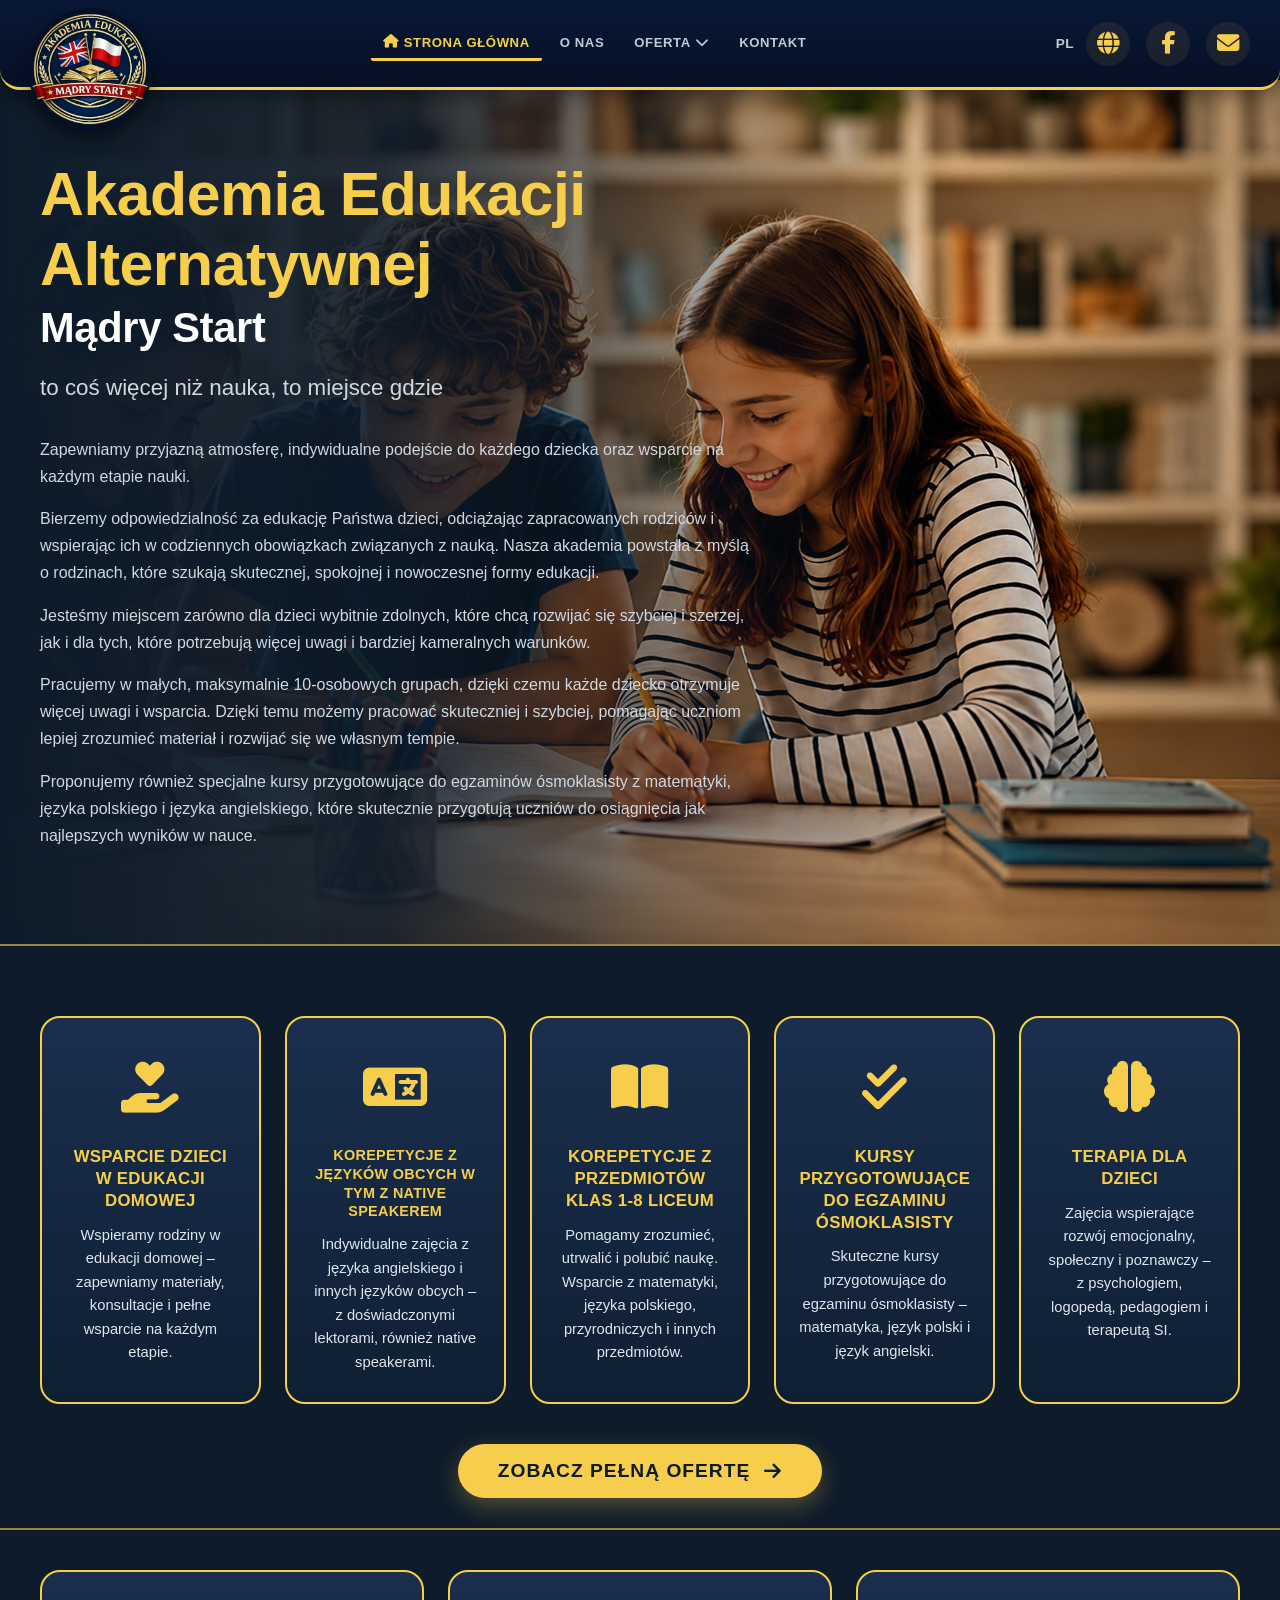
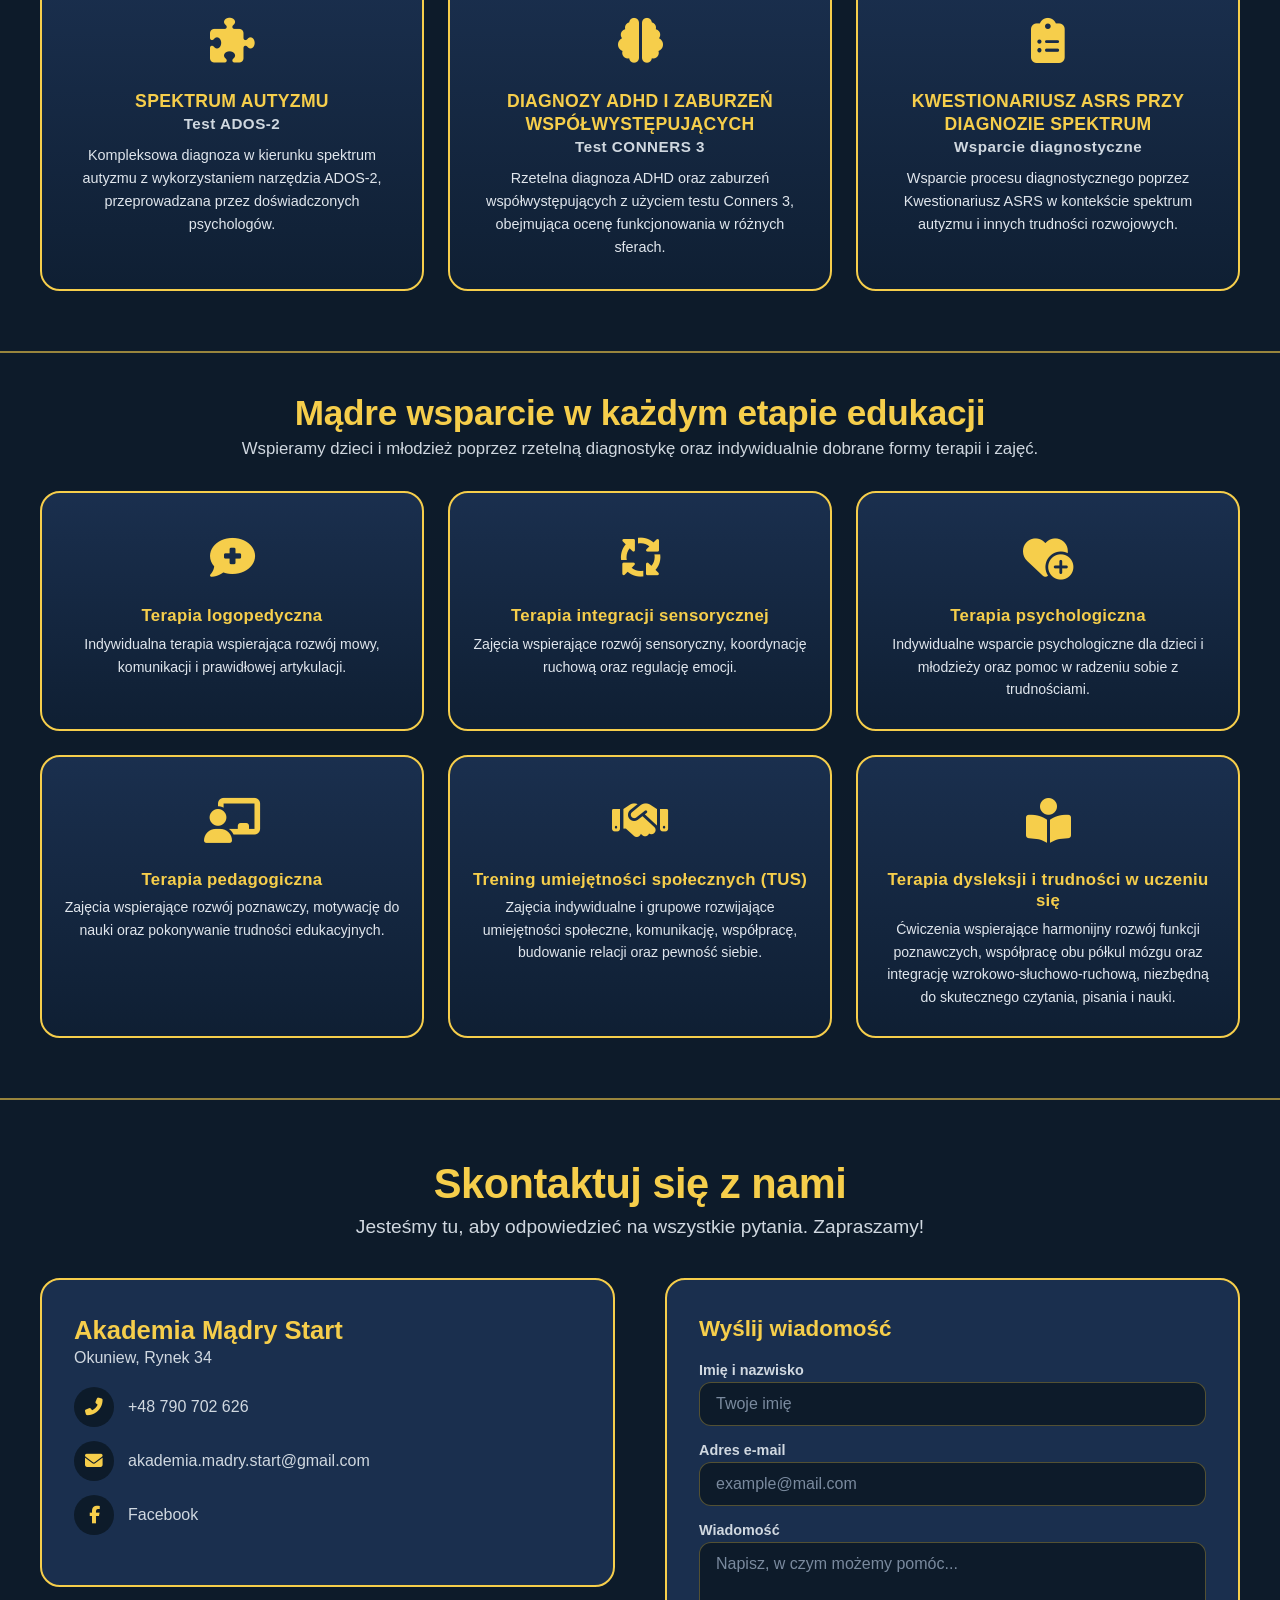
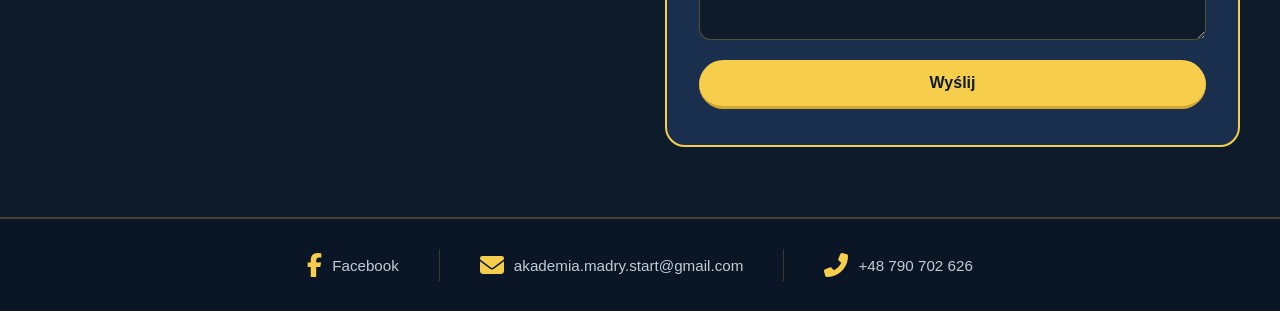
==== index.html @ 858eeef1 "Add files via upload" ====
<!DOCTYPE html>
<html lang="pl">
<head>
    <meta charset="UTF-8" />
    <meta name="viewport" content="width=device-width, initial-scale=1.0" />
    <title>Akademia Edukacji Alternatywnej</title>
    <link rel="stylesheet" href="https://cdnjs.cloudflare.com/ajax/libs/font-awesome/6.4.0/css/all.min.css" />
    <link rel="stylesheet" href="assets/css/style.css" />
</head>
<body>
    <nav class="navbar" id="mainNav">
        <div class="logo">
            <img class="logo-img" src="assets/images/icons/icon.png" alt="Logo Akademia" />
        </div>
        <ul class="navbar-center">
            <li class="nav-item active" data-target="home">
                <a href="index.html#home"><i class="fas fa-house"></i> <span data-translate="nav_home">STRONA GŁÓWNA</span></a>
            </li>
            <li class="nav-item" data-target="about">
                <a href="#about"><span data-translate="nav_about">O NAS</span></a>
            </li>
            <li class="nav-item has-dropdown" data-target="offer">
                <span class="dropdown-toggle"><span data-translate="nav_offer">OFERTA</span> <i class="fas fa-chevron-down"></i></span>
                <ul class="dropdown-menu">
                    <li><a href="oferty.html#abonament"><i class="fas fa-flag"></i> <span data-translate="offer_angielski">Język angielski</span></a></li>
                    <li><a href="oferty.html#abonament"><i class="fas fa-flag"></i> <span data-translate="offer_francuski">Język francuski</span></a></li>
                    <li><a href="oferty.html#abonament"><i class="fas fa-paint-brush"></i> <span data-translate="offer_malarskie">Zajęcia malarskie</span></a></li>
                    <li><a href="oferty.html#abonament"><i class="fas fa-robot"></i> <span data-translate="offer_robotyka">Robotyka</span></a></li>
                    <li><a href="oferty.html#abonament"><i class="fas fa-puzzle-piece"></i> <span data-translate="offer_sensoplastyka">Sensoplastyka</span></a></li>
                    <li><a href="oferty.html#abonament"><i class="fas fa-calculator"></i> <span data-translate="offer_matematyka">Matematyka od kuchni</span></a></li>
                    <li><a href="oferty.html#abonament"><i class="fas fa-book"></i> <span data-translate="offer_lekturownik">Lekturownik</span></a></li>
                    <li><a href="oferty.html#abonament"><i class="fas fa-tasks"></i> <span data-translate="offer_przedmiotowe">Zajęcia przedmiotowe</span></a></li>
                    <li><a href="oferty.html#dodatkowe"><i class="fas fa-ellipsis-h"></i> <span data-translate="offer_inne">Inne</span></a></li>
                </ul>
            </li>
            <li class="nav-item" data-target="contact">
                <a href="#contactSection"><span data-translate="nav_contact">KONTAKT</span></a>
            </li>
        </ul>
        <div class="navbar-right">
            <div class="lang-wrapper">
                <span class="lang-current-label" id="langCurrentLabel">PL</span>
                <div class="social-icon lang-toggle-btn" id="langToggle">
                    <i class="fas fa-globe"></i>
                </div>
                <ul class="lang-dropdown" id="langDropdown">
                    <li class="active-lang" data-lang="pl">Polski</li>
                    <li data-lang="en">English</li>
                </ul>
            </div>
            <a href="https://www.facebook.com/people/Akademia-Edukacji-Alternatywnej-M%C4%85dry-Start/61589577715556/" class="social-icon" aria-label="Facebook" target="_blank"><i class="fab fa-facebook-f"></i></a>
            <a href="mailto:akademia.madry.start@gmail.com" class="social-icon" aria-label="Email"><i class="fas fa-envelope"></i></a>
        </div>
    </nav>

    <section class="hero" id="home">
        <div class="hero-bg"></div>
        <div class="hero-content fade-in">
            <h1 class="hero-title">
                <span class="gold" data-translate="hero_title1">Akademia Edukacji</span><br />
                <span class="gold" data-translate="hero_title2">Alternatywnej</span>
            </h1>
            <h2 class="hero-sub white" data-translate="hero_sub">Mądry Start</h2>
            <p class="hero-desc" data-translate="hero_desc">
                to coś więcej niż nauka, to miejsce gdzie
                <span class="gold" data-translate="hero_highlight">dzieci</span> zyskują wiarę w siebie i swoje możliwości
            </p>
            <div class="hero-full-text">
                <p data-translate="about_short">
                    Zapewniamy przyjazną atmosferę, indywidualne podejście do każdego dziecka oraz wsparcie na każdym etapie nauki.<br>
                    <span class="highlight" data-translate="about_orzeczenie">(W tym dla dzieci z orzeczeniem – zajęcia z psychologiem, logopedą, SI, pedagogiem specjalnym)</span>
                </p>
                <p data-translate="about_p1">Bierzemy odpowiedzialność za edukację Państwa dzieci, odciążając zapracowanych rodziców i wspierając ich w codziennych obowiązkach związanych z nauką. Nasza akademia powstała z myślą o rodzinach, które szukają skutecznej, spokojnej i nowoczesnej formy edukacji.</p>
                <p data-translate="about_p2">Jesteśmy miejscem zarówno dla dzieci wybitnie zdolnych, które chcą rozwijać się szybciej i szerzej, jak i dla tych, które potrzebują więcej uwagi i bardziej kameralnych warunków.</p>
                <p data-translate="about_p3">Pracujemy w małych, maksymalnie 10-osobowych grupach, dzięki czemu każde dziecko otrzymuje więcej uwagi i wsparcia. Dzięki temu możemy pracować skuteczniej i szybciej, pomagając uczniom lepiej zrozumieć materiał i rozwijać się we własnym tempie.</p>
                <p data-translate="about_p4">Proponujemy również specjalne kursy przygotowujące do egzaminów ósmoklasisty z matematyki, języka polskiego i języka angielskiego, które skutecznie przygotują uczniów do osiągnięcia jak najlepszych wyników w nauce.</p>
            </div>
        </div>
    </section>

    <hr class="gold-hr" />

    <section class="boxes-section fade-in-up" id="about">
        <div class="boxes-grid">
            <div class="box-item">
                <div class="box-icon"><i class="fas fa-hand-holding-heart"></i></div>
                <h3 class="box-title" data-translate="box1_title">WSPARCIE DZIECI W EDUKACJI DOMOWEJ</h3>
                <p class="box-text" data-translate="box1_text">Wspieramy rodziny w edukacji domowej – zapewniamy materiały, konsultacje i pełne wsparcie na każdym etapie.</p>
            </div>
            <div class="box-item">
                <div class="box-icon"><i class="fas fa-language"></i></div>
                <h3 class="box-title smaller" data-translate="box2_title">KOREPETYCJE Z JĘZYKÓW OBCYCH W TYM Z NATIVE SPEAKEREM</h3>
                <p class="box-text" data-translate="box2_text">Indywidualne zajęcia z języka angielskiego i innych języków obcych – z doświadczonymi lektorami, również native speakerami.</p>
            </div>
            <div class="box-item">
                <div class="box-icon"><i class="fas fa-book-open"></i></div>
                <h3 class="box-title" data-translate="box3_title">KOREPETYCJE Z PRZEDMIOTÓW KLAS 1-8 LICEUM</h3>
                <p class="box-text" data-translate="box3_text">Pomagamy zrozumieć, utrwalić i polubić naukę. Wsparcie z matematyki, języka polskiego, przyrodniczych i innych przedmiotów.</p>
            </div>
            <div class="box-item">
                <div class="box-icon"><i class="fas fa-check-double"></i></div>
                <h3 class="box-title" data-translate="box4_title">KURSY PRZYGOTOWUJĄCE DO EGZAMINU ÓSMOKLASISTY</h3>
                <p class="box-text" data-translate="box4_text">Skuteczne kursy przygotowujące do egzaminu ósmoklasisty – matematyka, język polski i język angielski.</p>
            </div>
            <div class="box-item">
                <div class="box-icon"><i class="fas fa-brain"></i></div>
                <h3 class="box-title" data-translate="box5_title">TERAPIA DLA DZIECI</h3>
                <p class="box-text" data-translate="box5_text">Zajęcia wspierające rozwój emocjonalny, społeczny i poznawczy – z psychologiem, logopedą, pedagogiem i terapeutą SI.</p>
            </div>
        </div>
        <div style="text-align: center; margin-top: 40px;">
            <a href="oferty.html" class="btn-offer-cta">
                <span data-translate="see_full_offer">Zobacz pełną ofertę</span> <i class="fas fa-arrow-right"></i>
            </a>
        </div>
    </section>

    <hr class="gold-hr" />

    <section class="diagnostic-section fade-in-up">
        <div class="diagnostic-grid">
            <div class="diagnostic-item">
                <div class="diagnostic-icon"><i class="fas fa-puzzle-piece"></i></div>
                <h3 class="diagnostic-title" data-translate="diag1_title">Spektrum Autyzmu</h3>
                <p class="diagnostic-sub" data-translate="diag1_sub">Test ADOS-2</p>
                <p class="diagnostic-text" data-translate="diag1_text">Kompleksowa diagnoza w kierunku spektrum autyzmu z wykorzystaniem narzędzia ADOS‑2, przeprowadzana przez doświadczonych psychologów.</p>
            </div>
            <div class="diagnostic-item">
                <div class="diagnostic-icon"><i class="fas fa-brain"></i></div>
                <h3 class="diagnostic-title" data-translate="diag2_title">Diagnozy ADHD i Zaburzeń Współwystępujących</h3>
                <p class="diagnostic-sub" data-translate="diag2_sub">Test CONNERS 3</p>
                <p class="diagnostic-text" data-translate="diag2_text">Rzetelna diagnoza ADHD oraz zaburzeń współwystępujących z użyciem testu Conners 3, obejmująca ocenę funkcjonowania w różnych sferach.</p>
            </div>
            <div class="diagnostic-item">
                <div class="diagnostic-icon"><i class="fas fa-clipboard-list"></i></div>
                <h3 class="diagnostic-title" data-translate="diag3_title">Kwestionariusz ASRS Przy Diagnozie Spektrum</h3>
                <p class="diagnostic-sub" data-translate="diag3_sub">Wsparcie diagnostyczne</p>
                <p class="diagnostic-text" data-translate="diag3_text">Wsparcie procesu diagnostycznego poprzez Kwestionariusz ASRS w kontekście spektrum autyzmu i innych trudności rozwojowych.</p>
            </div>
        </div>
    </section>

    <hr class="gold-hr" />

    <section class="therapy-section fade-in-up" style="padding: 40px 40px 60px; background: #0d1b2a;">
        <div style="max-width: 1440px; margin: 0 auto;">
            <h2 style="color: #f6ce4b; font-size: 2.2rem; text-align: center; margin-bottom: 6px; letter-spacing: -0.3px;" data-translate="therapy_title">Mądre wsparcie w każdym etapie edukacji</h2>
            <p style="text-align: center; color: #d0d8e0; font-size: 1.05rem; margin-bottom: 32px;" data-translate="therapy_sub">Wspieramy dzieci i młodzież poprzez rzetelną diagnostykę oraz indywidualnie dobrane formy terapii i zajęć.</p>
            <div class="therapy-grid">
                <div class="therapy-item">
                    <div class="therapy-icon"><i class="fas fa-comment-medical"></i></div>
                    <h3 class="therapy-title" data-translate="therapy_logopedia">Terapia logopedyczna</h3>
                    <p class="therapy-text" data-translate="therapy_logopedia_text">Indywidualna terapia wspierająca rozwój mowy, komunikacji i prawidłowej artykulacji.</p>
                </div>
                <div class="therapy-item">
                    <div class="therapy-icon"><i class="fas fa-arrows-spin"></i></div>
                    <h3 class="therapy-title" data-translate="therapy_si">Terapia integracji sensorycznej</h3>
                    <p class="therapy-text" data-translate="therapy_si_text">Zajęcia wspierające rozwój sensoryczny, koordynację ruchową oraz regulację emocji.</p>
                </div>
                <div class="therapy-item">
                    <div class="therapy-icon"><i class="fas fa-heart-circle-plus"></i></div>
                    <h3 class="therapy-title" data-translate="therapy_psychologiczna">Terapia psychologiczna</h3>
                    <p class="therapy-text" data-translate="therapy_psychologiczna_text">Indywidualne wsparcie psychologiczne dla dzieci i młodzieży oraz pomoc w radzeniu sobie z trudnościami.</p>
                </div>
                <div class="therapy-item">
                    <div class="therapy-icon"><i class="fas fa-chalkboard-user"></i></div>
                    <h3 class="therapy-title" data-translate="therapy_pedagogiczna">Terapia pedagogiczna</h3>
                    <p class="therapy-text" data-translate="therapy_pedagogiczna_text">Zajęcia wspierające rozwój poznawczy, motywację do nauki oraz pokonywanie trudności edukacyjnych.</p>
                </div>
                <div class="therapy-item">
                    <div class="therapy-icon"><i class="fas fa-handshake"></i></div>
                    <h3 class="therapy-title" data-translate="therapy_tus">Trening umiejętności społecznych (TUS)</h3>
                    <p class="therapy-text" data-translate="therapy_tus_text">Zajęcia indywidualne i grupowe rozwijające umiejętności społeczne, komunikację, współpracę, budowanie relacji oraz pewność siebie.</p>
                </div>
                <div class="therapy-item">
                    <div class="therapy-icon"><i class="fas fa-book-open-reader"></i></div>
                    <h3 class="therapy-title" data-translate="therapy_dysleksja">Terapia dysleksji i trudności w uczeniu się</h3>
                    <p class="therapy-text" data-translate="therapy_dysleksja_text">Ćwiczenia wspierające harmonijny rozwój funkcji poznawczych, współpracę obu półkul mózgu oraz integrację wzrokowo-słuchowo-ruchową, niezbędną do skutecznego czytania, pisania i nauki.</p>
                </div>
            </div>
        </div>
    </section>

    <hr class="gold-hr" />

    <section class="contact-section fade-in-up" id="contactSection">
        <div class="contact-container">
            <div class="contact-header">
                <h2 class="contact-title" data-translate="contact_title">Skontaktuj się z nami</h2>
                <p class="contact-subtitle" data-translate="contact_sub">Jesteśmy tu, aby odpowiedzieć na wszystkie pytania. Zapraszamy!</p>
            </div>
            <div class="contact-grid">
                <div class="contact-info">
                    <h3 class="contact-name" data-translate="contact_name">Akademia Mądry Start</h3>
                    <p class="contact-address" data-translate="contact_address">Okuniew, Rynek 34</p>
                    <div class="contact-detail">
                        <i class="fas fa-phone-alt"></i>
                        <a href="tel:+48790702626" data-translate="contact_phone">+48 790 702 626</a>
                    </div>
                    <div class="contact-detail">
                        <i class="fas fa-envelope"></i>
                        <a href="mailto:akademia.madry.start@gmail.com" data-translate="contact_email">akademia.madry.start@gmail.com</a>
                    </div>
                    <div class="contact-detail">
                        <i class="fab fa-facebook-f"></i>
                        <a href="https://www.facebook.com/people/Akademia-Edukacji-Alternatywnej-M%C4%85dry-Start/61589577715556/" target="_blank" data-translate="contact_fb">Facebook</a>
                    </div>
                </div>
                <div class="contact-form">
                    <h4 data-translate="form_title">Wyślij wiadomość</h4>
                    <form id="contactForm" action="https://formsubmit.co/silvertost@gmail.com" method="POST">
                        <input type="hidden" name="_captcha" value="false">
                        <input type="hidden" name="_template" value="table">
                        <input type="hidden" name="_subject" value="Nowa wiadomość z formularza Mądry Start">
                        <div class="form-group">
                            <label for="contactName" data-translate="form_name">Imię i nazwisko</label>
                            <input type="text" id="contactName" name="name" placeholder="Twoje imię" data-translate-placeholder="form_name_placeholder" required />
                        </div>
                        <div class="form-group">
                            <label for="contactEmail" data-translate="form_email">Adres e-mail</label>
                            <input type="email" id="contactEmail" name="email" placeholder="example@mail.com" data-translate-placeholder="form_email_placeholder" required />
                            <div id="emailError" style="color: #ff6b6b; font-size: 0.8rem; margin-top: 4px; display: none;">Proszę podać poprawny adres e-mail.</div>
                        </div>
                        <div class="form-group">
                            <label for="contactMsg" data-translate="form_message">Wiadomość</label>
                            <textarea id="contactMsg" name="message" rows="4" placeholder="Napisz, w czym możemy pomóc..." data-translate-placeholder="form_msg_placeholder" required></textarea>
                        </div>
                        <button type="submit" class="btn-submit" data-translate="form_submit">Wyślij</button>
                    </form>
                    <div id="formStatus" style="margin-top: 14px; font-weight: 600; display: none;"></div>
                </div>
            </div>
        </div>
    </section>

    <footer class="footer" id="footerSection">
        <div class="footer-item"><a href="https://www.facebook.com/people/Akademia-Edukacji-Alternatywnej-M%C4%85dry-Start/61589577715556/" target="_blank"><i class="fab fa-facebook-f"></i> <span data-translate="footer_fb">Facebook</span></a></div>
        <div class="footer-divider"></div>
        <div class="footer-item"><a href="mailto:akademia.madry.start@gmail.com"><i class="fas fa-envelope"></i> <span data-translate="footer_email">akademia.madry.start@gmail.com</span></a></div>
        <div class="footer-divider"></div>
        <div class="footer-item"><a href="tel:+48790702626"><i class="fas fa-phone-alt"></i> <span data-translate="footer_phone">+48 790 702 626</span></a></div>
    </footer>

    <script src="assets/js/languages.js"></script>
    <script src="assets/js/script.js"></script>
</body>
</html>
---- assets/css/style.css ----
* {
    margin: 0;
    padding: 0;
    box-sizing: border-box;
}
html {
    scroll-behavior: smooth;
}
body {
    font-family: 'Segoe UI', Tahoma, Geneva, Verdana, sans-serif;
    background: #0d1b2a;
    color: #fff;
    padding-top: 80px;
}
a {
    text-decoration: none;
    color: inherit;
}
ul {
    list-style: none;
}
.navbar {
    position: fixed;
    top: 0;
    left: 0;
    width: 100%;
    height: 90px;
    background: linear-gradient(to bottom, #091837, #061024);
    z-index: 9999;
    display: flex;
    align-items: center;
    justify-content: space-between;
    padding: 0 30px 0 140px;
    border-bottom: 3px solid #f6ce4b;
    border-bottom-left-radius: 20px;
    border-bottom-right-radius: 20px;
    box-shadow: 0 6px 20px rgba(0, 0, 0, 0.4);
    overflow: visible;
}
.logo {
    position: absolute;
    top: 10px;
    left: 30px;
    width: 120px;
    height: 120px;
    border-radius: 50%;
    background-color: #061024;
    box-shadow: 0 0 0 2px #061024, 0 8px 15px rgba(0, 0, 0, 0.5);
    display: flex;
    justify-content: center;
    align-items: center;
    z-index: 1001;
    overflow: hidden;
}
.logo-img {
    width: 100%;
    height: auto;
    transform: scale(1.3);
    display: block;
}
.navbar-center {
    display: flex;
    align-items: center;
    gap: 6px;
    flex: 1;
    justify-content: center;
    padding: 0 20px;
    flex-wrap: nowrap;
    margin-left: auto;
}
.nav-item {
    position: relative;
    padding: 8px 12px;
    font-size: 0.82rem;
    font-weight: 700;
    letter-spacing: 0.6px;
    text-transform: uppercase;
    color: #c0cbd6;
    cursor: pointer;
    white-space: nowrap;
    transition: color 0.25s ease;
    display: flex;
    align-items: center;
    gap: 5px;
    border-bottom: 3px solid transparent;
    border-radius: 2px;
    user-select: none;
}
.nav-item a {
    display: flex;
    align-items: center;
    gap: 5px;
    color: inherit;
    width: 100%;
}
.nav-item i {
    font-size: 0.85rem;
    color: #c0cbd6;
    transition: color 0.25s ease;
}
.nav-item:hover,
.nav-item.active {
    color: #f6ce4b;
    border-bottom-color: #f6ce4b;
}
.nav-item:hover i,
.nav-item.active i {
    color: #f6ce4b;
}
.dropdown-menu {
    position: absolute;
    top: calc(100% + 6px);
    left: 50%;
    transform: translateX(-50%) scaleY(0.8);
    transform-origin: top center;
    background: #1a2f4e;
    min-width: 220px;
    border-radius: 8px;
    padding: 8px 0;
    box-shadow: 0 12px 30px rgba(0, 0, 0, 0.7);
    opacity: 0;
    pointer-events: none;
    transition: opacity 0.25s ease, transform 0.25s ease;
    border: 1px solid rgba(246, 206, 75, 0.3);
    z-index: 100;
}
.nav-item.has-dropdown:hover .dropdown-menu,
.nav-item.has-dropdown.open .dropdown-menu {
    opacity: 1;
    pointer-events: auto;
    transform: translateX(-50%) scaleY(1);
}
.dropdown-menu li {
    padding: 8px 18px;
    font-size: 0.78rem;
    font-weight: 600;
    text-transform: uppercase;
    color: #c0cbd6;
    letter-spacing: 0.3px;
    transition: background 0.2s ease, color 0.2s ease;
    border-left: 3px solid transparent;
    cursor: pointer;
    display: flex;
    align-items: center;
    gap: 12px;
}
.dropdown-menu li i {
    font-size: 1rem;
    color: #f6ce4b;
    width: 20px;
    text-align: center;
}
.dropdown-menu li:hover {
    background: rgba(246, 206, 75, 0.12);
    color: #f6ce4b;
    border-left-color: #f6ce4b;
}
.dropdown-menu li:hover i {
    color: #f6ce4b;
}
.dropdown-menu li a {
    display: flex;
    align-items: center;
    gap: 12px;
    width: 100%;
    color: inherit;
}
.navbar-right {
    display: flex;
    align-items: center;
    gap: 16px;
    flex-shrink: 0;
}
.lang-wrapper {
    display: flex;
    align-items: center;
    gap: 6px;
    position: relative;
}
.lang-current-label {
    color: #c0cbd6;
    font-size: 0.85rem;
    font-weight: 700;
    text-transform: uppercase;
    cursor: pointer;
    padding: 4px 6px;
    border-radius: 4px;
    transition: color 0.25s ease;
    letter-spacing: 0.5px;
}
.lang-current-label:hover {
    color: #f6ce4b;
}
.lang-toggle-btn {
    cursor: pointer;
    font-size: 1.4rem;
    color: #f6ce4b;
    display: flex;
    align-items: center;
    justify-content: center;
    width: 44px;
    height: 44px;
    border-radius: 50%;
    background: rgba(246, 206, 75, 0.08);
    transition: background 0.25s ease, transform 0.25s ease;
}
.lang-toggle-btn:hover {
    background: rgba(246, 206, 75, 0.18);
    transform: scale(1.12);
}
.lang-dropdown {
    position: absolute;
    top: calc(100% + 10px);
    right: 0;
    background: #1a2f4e;
    min-width: 150px;
    border-radius: 8px;
    padding: 6px 0;
    box-shadow: 0 12px 30px rgba(0, 0, 0, 0.7);
    border: 1px solid rgba(246, 206, 75, 0.25);
    opacity: 0;
    pointer-events: none;
    transform: translateY(-6px);
    transition: opacity 0.25s ease, transform 0.25s ease;
    z-index: 200;
}
.lang-dropdown.open {
    opacity: 1;
    pointer-events: auto;
    transform: translateY(0);
}
.lang-dropdown li {
    padding: 10px 20px;
    font-size: 0.85rem;
    font-weight: 600;
    text-transform: uppercase;
    color: #c0cbd6;
    cursor: pointer;
    transition: background 0.2s ease, color 0.2s ease;
    border-left: 3px solid transparent;
}
.lang-dropdown li:hover {
    background: rgba(246, 206, 75, 0.12);
    color: #f6ce4b;
    border-left-color: #f6ce4b;
}
.lang-dropdown li.active-lang {
    color: #f6ce4b;
    border-left-color: #f6ce4b;
}
.social-icon {
    font-size: 1.4rem;
    color: #f6ce4b;
    cursor: pointer;
    display: flex;
    align-items: center;
    justify-content: center;
    width: 44px;
    height: 44px;
    border-radius: 50%;
    background: rgba(246, 206, 75, 0.08);
    transition: background 0.25s ease, transform 0.25s ease;
}
.social-icon:hover {
    background: rgba(246, 206, 75, 0.18);
    transform: scale(1.12);
}
.gold-hr {
    border: none;
    border-top: 2px solid #f6ce4b;
    width: 100%;
    margin: 0;
    padding: 0;
    opacity: 0.6;
}
.hero {
    position: relative;
    min-height: 90vh;
    display: flex;
    align-items: center;
    background: #0d1b2a;
    overflow: hidden;
    padding: 60px 40px;
}
.hero-bg {
    position: absolute;
    top: 0;
    left: 0;
    width: 100%;
    height: 100%;
    background:
        linear-gradient(
            90deg,
            #0d1b2a 0%,
            rgba(13, 27, 42, 0.9) 30%,
            rgba(13, 27, 42, 0.4) 55%,
            rgba(13, 27, 42, 0) 75%
        ),
        url('../images/background.png') no-repeat right center / cover;
    z-index: 0;
}
.hero-content {
    position: relative;
    z-index: 1;
    max-width: 720px;
    padding: 20px 0;
}
.hero-content .gold {
    color: #f6ce4b;
}
.hero-content .white {
    color: #ffffff;
}
.hero-title {
    font-size: 3.8rem;
    font-weight: 800;
    line-height: 1.15;
    margin-bottom: 4px;
    letter-spacing: -0.5px;
}
.hero-title .gold {
    display: inline-block;
}
.hero-sub {
    font-size: 2.6rem;
    font-weight: 700;
    margin-bottom: 18px;
    letter-spacing: -0.3px;
}
.hero-desc {
    font-size: 1.4rem;
    font-weight: 400;
    line-height: 1.6;
    color: #d0d8e0;
    max-width: 600px;
}
.hero-desc .gold {
    color: #f6ce4b;
    font-weight: 600;
}
.hero-full-text {
    margin-top: 30px;
}
.hero-full-text p {
    font-size: 1rem;
    color: #d0d8e0;
    line-height: 1.7;
    margin-bottom: 15px;
}
.hero-full-text .highlight {
    color: #f6ce4b;
    font-weight: 600;
}
.btn-offer-cta {
    display: inline-flex;
    align-items: center;
    gap: 14px;
    background: #f6ce4b;
    color: #0d1b2a;
    padding: 16px 40px;
    border-radius: 50px;
    font-weight: 700;
    font-size: 1.2rem;
    text-transform: uppercase;
    letter-spacing: 1px;
    border: none;
    transition: all 0.3s ease;
    box-shadow: 0 8px 25px rgba(246, 206, 75, 0.3);
    cursor: pointer;
    text-decoration: none;
}
.btn-offer-cta:hover {
    background: #e8c03a;
    transform: translateY(-4px) scale(1.03);
    box-shadow: 0 12px 35px rgba(246, 206, 75, 0.5);
}
.btn-offer-cta i {
    transition: transform 0.3s ease;
}
.btn-offer-cta:hover i {
    transform: translateX(6px);
}
.boxes-section {
    padding: 70px 40px 30px;
    background: #0d1b2a;
}
.boxes-grid {
    display: grid;
    grid-template-columns: repeat(5, 1fr);
    gap: 24px;
    max-width: 1440px;
    margin: 0 auto;
}
.box-item {
    background: linear-gradient(180deg, #1a2f4e 0%, #0f1f33 100%);
    border: 2px solid #f6ce4b;
    border-radius: 20px;
    padding: 30px 22px 28px;
    text-align: center;
    display: flex;
    flex-direction: column;
    align-items: center;
    transition: transform 0.3s ease, box-shadow 0.3s ease;
}
.box-item:hover {
    transform: translateY(-8px);
    box-shadow: 0 16px 40px rgba(246, 206, 75, 0.10);
}
.box-icon {
    font-size: 3.2rem;
    color: #f6ce4b;
    margin-bottom: 18px;
    line-height: 1;
    flex-shrink: 0;
    width: 80px;
    height: 80px;
    display: flex;
    align-items: center;
    justify-content: center;
}
.box-title {
    font-size: 1.05rem;
    font-weight: 700;
    text-transform: uppercase;
    color: #f6ce4b;
    line-height: 1.3;
    margin-bottom: 12px;
    letter-spacing: 0.3px;
}
.box-title.smaller {
    font-size: 0.9rem;
}
.box-text {
    font-size: 0.92rem;
    line-height: 1.6;
    color: #e0e6ed;
    font-weight: 300;
}
.features-section {
    padding: 10px 40px 30px;
    background: #0d1b2a;
    display: flex;
    justify-content: center;
    align-items: center;
}
.features-container {
    display: flex;
    align-items: center;
    justify-content: center;
    gap: 20px;
    max-width: 1200px;
    width: 100%;
    flex-wrap: wrap;
}
.feature-item {
    display: flex;
    align-items: center;
    gap: 12px;
    flex: 0 1 auto;
    min-width: 160px;
}
.feature-icon {
    font-size: 1.8rem;
    color: #f6ce4b;
    flex-shrink: 0;
    width: 40px;
    text-align: center;
}
.feature-text {
    display: flex;
    flex-direction: column;
}
.feature-title {
    font-size: 0.9rem;
    font-weight: 700;
    color: #f6ce4b;
    text-transform: uppercase;
    letter-spacing: 0.5px;
    line-height: 1.2;
}
.feature-sub {
    font-size: 0.75rem;
    color: #d0d8e0;
    font-weight: 300;
    line-height: 1.3;
}
.feature-divider {
    width: 2px;
    height: 40px;
    background: #f6ce4b;
    flex-shrink: 0;
    opacity: 0.4;
}
.diagnostic-section {
    padding: 40px 40px 60px;
    background: #0d1b2a;
}
.diagnostic-grid {
    display: grid;
    grid-template-columns: repeat(3, 1fr);
    gap: 24px;
    max-width: 1440px;
    margin: 0 auto;
}
.diagnostic-item {
    background: linear-gradient(180deg, #1a2f4e 0%, #0f1f33 100%);
    border: 2px solid #f6ce4b;
    border-radius: 20px;
    padding: 34px 26px 30px;
    text-align: center;
    display: flex;
    flex-direction: column;
    align-items: center;
    transition: transform 0.3s ease, box-shadow 0.3s ease;
}
.diagnostic-item:hover {
    transform: translateY(-8px);
    box-shadow: 0 16px 40px rgba(246, 206, 75, 0.10);
}
.diagnostic-icon {
    font-size: 2.8rem;
    color: #f6ce4b;
    margin-bottom: 14px;
    line-height: 1;
    flex-shrink: 0;
    width: 70px;
    height: 70px;
    display: flex;
    align-items: center;
    justify-content: center;
}
.diagnostic-title {
    font-size: 1.1rem;
    font-weight: 700;
    text-transform: uppercase;
    color: #f6ce4b;
    line-height: 1.3;
    margin-bottom: 2px;
    letter-spacing: 0.3px;
}
.diagnostic-sub {
    font-size: 0.95rem;
    font-weight: 600;
    color: #d0d8e0;
    margin-bottom: 12px;
    letter-spacing: 0.5px;
}
.diagnostic-text {
    font-size: 0.9rem;
    line-height: 1.6;
    color: #e0e6ed;
    font-weight: 300;
}
.contact-section {
    padding: 60px 40px 70px;
    background: #0d1b2a;
}
.contact-container {
    max-width: 1200px;
    margin: 0 auto;
}
.contact-header {
    text-align: center;
    margin-bottom: 40px;
}
.contact-title {
    font-size: 2.6rem;
    font-weight: 700;
    color: #f6ce4b;
    margin-bottom: 8px;
    letter-spacing: -0.5px;
}
.contact-subtitle {
    font-size: 1.2rem;
    color: #d0d8e0;
}
.contact-grid {
    display: grid;
    grid-template-columns: 1fr 1fr;
    gap: 50px;
    align-items: start;
}
.contact-info {
    background: #1a2f4e;
    border-radius: 20px;
    padding: 36px 32px;
    border: 2px solid #f6ce4b;
}
.contact-name {
    font-size: 1.6rem;
    color: #f6ce4b;
    margin-bottom: 4px;
}
.contact-address {
    font-size: 1rem;
    color: #d0d8e0;
    margin-bottom: 20px;
}
.contact-detail {
    display: flex;
    align-items: center;
    gap: 14px;
    margin-bottom: 14px;
    font-size: 1rem;
    color: #d0d8e0;
}
.contact-detail i {
    width: 40px;
    height: 40px;
    background: #0d1b2a;
    color: #f6ce4b;
    border-radius: 50%;
    display: flex;
    align-items: center;
    justify-content: center;
    font-size: 1.1rem;
    flex-shrink: 0;
}
.contact-detail a {
    color: #d0d8e0;
    font-weight: 400;
    transition: color 0.25s ease;
}
.contact-detail a:hover {
    color: #f6ce4b;
}
.contact-form {
    background: #1a2f4e;
    border-radius: 20px;
    padding: 36px 32px;
    border: 2px solid #f6ce4b;
}
.contact-form h4 {
    font-size: 1.4rem;
    color: #f6ce4b;
    margin-bottom: 20px;
    font-weight: 700;
}
.contact-form .form-group {
    margin-bottom: 16px;
}
.contact-form label {
    display: block;
    font-weight: 600;
    margin-bottom: 4px;
    font-size: 0.9rem;
    color: #d0d8e0;
}
.contact-form input,
.contact-form textarea {
    width: 100%;
    padding: 12px 16px;
    border-radius: 12px;
    border: 1px solid rgba(246, 206, 75, 0.3);
    font-family: inherit;
    font-size: 1rem;
    background: #0d1b2a;
    color: #fff;
    transition: border 0.2s;
}
.contact-form input:focus,
.contact-form textarea:focus {
    border-color: #f6ce4b;
    outline: none;
    box-shadow: 0 0 0 4px rgba(246, 206, 75, 0.1);
}
.contact-form input::placeholder,
.contact-form textarea::placeholder {
    color: #7a8a9e;
}
.contact-form .btn-submit {
    background: #f6ce4b;
    color: #0d1b2a;
    border: none;
    padding: 14px 28px;
    border-radius: 40px;
    font-weight: 700;
    font-size: 1rem;
    cursor: pointer;
    transition: all 0.3s ease;
    width: 100%;
    font-family: inherit;
    border-bottom: 3px solid #d4a830;
}
.contact-form .btn-submit:hover {
    background: #e8c03a;
    transform: translateY(-2px);
    box-shadow: 0 8px 25px rgba(246, 206, 75, 0.25);
}
.footer {
    background: #0a1625;
    padding: 30px 40px;
    border-top: 2px solid rgba(246, 206, 75, 0.25);
    display: flex;
    justify-content: center;
    align-items: center;
    gap: 40px;
    flex-wrap: wrap;
}
.footer-item a {
    display: flex;
    align-items: center;
    gap: 10px;
    color: #c0cbd6;
    font-size: 0.95rem;
    transition: color 0.25s ease;
    cursor: pointer;
}
.footer-item a i {
    font-size: 1.5rem;
    color: #f6ce4b;
    transition: transform 0.25s ease;
}
.footer-item a:hover {
    color: #f6ce4b;
}
.footer-item a:hover i {
    transform: scale(1.15);
}
.footer-divider {
    width: 1px;
    height: 32px;
    background: rgba(246, 206, 75, 0.20);
}
.fade-in {
    animation: fadeIn 0.8s ease forwards;
}
.fade-in-up {
    opacity: 0;
    transform: translateY(30px);
    animation: fadeInUp 0.8s ease forwards;
}
@keyframes fadeIn {
    from { opacity: 0; }
    to { opacity: 1; }
}
@keyframes fadeInUp {
    from { opacity: 0; transform: translateY(30px); }
    to { opacity: 1; transform: translateY(0); }
}
.box-item:nth-child(1) { animation-delay: 0.1s; }
.box-item:nth-child(2) { animation-delay: 0.2s; }
.box-item:nth-child(3) { animation-delay: 0.3s; }
.box-item:nth-child(4) { animation-delay: 0.4s; }
.box-item:nth-child(5) { animation-delay: 0.5s; }
.feature-item:nth-child(1) { animation-delay: 0.2s; }
.feature-item:nth-child(3) { animation-delay: 0.4s; }
.feature-item:nth-child(5) { animation-delay: 0.6s; }
.feature-item:nth-child(7) { animation-delay: 0.8s; }
.diagnostic-item:nth-child(1) { animation-delay: 0.1s; }
.diagnostic-item:nth-child(2) { animation-delay: 0.2s; }
.diagnostic-item:nth-child(3) { animation-delay: 0.3s; }
.page-hero {
    background: #0d1b2a;
    padding: 120px 40px 60px;
    text-align: center;
    border-bottom: 3px solid #f6ce4b;
}
.page-hero h1 {
    font-size: 3rem;
    color: #f6ce4b;
    margin-bottom: 12px;
}
.page-hero h1 span {
    color: #fff;
}
.page-hero p {
    font-size: 1.2rem;
    color: #d0d8e0;
    max-width: 700px;
    margin: 0 auto;
}
.offer-grid {
    display: grid;
    grid-template-columns: repeat(auto-fill, minmax(260px, 1fr));
    gap: 30px;
    max-width: 1400px;
    margin: 0 auto;
}
.offer-card {
    background: linear-gradient(180deg, #1a2f4e 0%, #0f1f33 100%);
    border: 2px solid #f6ce4b;
    border-radius: 24px;
    padding: 32px 20px 28px;
    text-align: center;
    transition: transform 0.3s ease, box-shadow 0.3s ease, border-color 0.3s ease;
    display: flex;
    flex-direction: column;
    align-items: center;
    cursor: default;
}
.offer-card:hover {
    transform: translateY(-12px) scale(1.02);
    box-shadow: 0 24px 50px rgba(246, 206, 75, 0.18);
    border-color: #f8d85a;
}
.offer-icon {
    font-size: 3.4rem;
    color: #f6ce4b;
    margin-bottom: 16px;
    line-height: 1;
    width: 80px;
    height: 80px;
    display: flex;
    align-items: center;
    justify-content: center;
    background: rgba(246, 206, 75, 0.08);
    border-radius: 50%;
    transition: background 0.3s ease;
}
.offer-card:hover .offer-icon {
    background: rgba(246, 206, 75, 0.18);
}
.offer-card h3 {
    font-size: 1.2rem;
    font-weight: 700;
    color: #f6ce4b;
    margin-bottom: 10px;
    letter-spacing: 0.3px;
}
.offer-card p {
    font-size: 0.95rem;
    color: #d0d8e0;
    line-height: 1.5;
    margin: 0;
}
.offer-grid-compact {
    display: grid;
    grid-template-columns: repeat(4, 1fr);
    gap: 18px;
    max-width: 1400px;
    margin: 0 auto;
}
.offer-card-compact {
    padding: 18px 14px 16px;
    border-radius: 16px;
}
.offer-card-compact .offer-icon {
    font-size: 2rem;
    width: 56px;
    height: 56px;
    margin-bottom: 8px;
}
.offer-card-compact h3 {
    font-size: 0.95rem;
    margin-bottom: 4px;
}
.offer-card-compact p {
    font-size: 0.8rem;
}
.therapy-grid {
    display: grid;
    grid-template-columns: repeat(3, 1fr);
    gap: 24px;
    max-width: 1440px;
    margin: 0 auto;
}
.therapy-item {
    background: linear-gradient(180deg, #1a2f4e 0%, #0f1f33 100%);
    border: 2px solid #f6ce4b;
    border-radius: 20px;
    padding: 30px 22px 28px;
    text-align: center;
    display: flex;
    flex-direction: column;
    align-items: center;
    transition: transform 0.3s ease, box-shadow 0.3s ease;
}
.therapy-item:hover {
    transform: translateY(-8px);
    box-shadow: 0 16px 40px rgba(246, 206, 75, 0.10);
}
.therapy-icon {
    font-size: 2.8rem;
    color: #f6ce4b;
    margin-bottom: 12px;
    line-height: 1;
    flex-shrink: 0;
    width: 70px;
    height: 70px;
    display: flex;
    align-items: center;
    justify-content: center;
}
.therapy-title {
    font-size: 1.05rem;
    font-weight: 700;
    color: #f6ce4b;
    line-height: 1.3;
    margin-bottom: 6px;
    letter-spacing: 0.3px;
}
.therapy-text {
    font-size: 0.88rem;
    line-height: 1.6;
    color: #e0e6ed;
    font-weight: 300;
}
@media (max-width: 1200px) {
    .boxes-grid {
        grid-template-columns: repeat(3, 1fr);
    }
    .diagnostic-grid {
        grid-template-columns: repeat(3, 1fr);
    }
    .hero-title {
        font-size: 3rem;
    }
    .hero-sub {
        font-size: 2.2rem;
    }
    .hero-desc {
        font-size: 1.2rem;
    }
    .features-container {
        gap: 16px;
    }
    .feature-divider {
        height: 35px;
    }
    .feature-item {
        min-width: 140px;
    }
    .feature-icon {
        font-size: 1.6rem;
        width: 34px;
    }
    .feature-title {
        font-size: 0.85rem;
    }
    .feature-sub {
        font-size: 0.7rem;
    }
    .dropdown-menu {
        min-width: 200px;
    }
    .offer-grid {
        grid-template-columns: repeat(auto-fill, minmax(220px, 1fr));
    }
    .offer-grid-compact {
        grid-template-columns: repeat(3, 1fr);
    }
}
@media (max-width: 992px) {
    .navbar {
        padding: 0 16px 0 100px;
        height: 78px;
    }
    .logo {
        width: 90px;
        height: 90px;
        top: 5px;
        left: 20px;
    }
    .logo-img {
        transform: scale(1.4);
    }
    .nav-item {
        font-size: 0.68rem;
        padding: 6px 8px;
    }
    .navbar-center {
        gap: 2px;
        padding: 0 8px;
    }
    .social-icon {
        width: 38px;
        height: 38px;
        font-size: 1.15rem;
    }
    .navbar-right {
        gap: 10px;
    }
    .hero-title {
        font-size: 2.4rem;
    }
    .hero-sub {
        font-size: 1.8rem;
    }
    .hero-desc {
        font-size: 1rem;
    }
    .boxes-grid {
        grid-template-columns: repeat(2, 1fr);
        gap: 18px;
    }
    .diagnostic-grid {
        grid-template-columns: repeat(2, 1fr);
        gap: 18px;
    }
    .box-title {
        font-size: 0.9rem;
    }
    .box-title.smaller {
        font-size: 0.8rem;
    }
    .box-text {
        font-size: 0.82rem;
    }
    .box-icon {
        font-size: 2.6rem;
        width: 64px;
        height: 64px;
    }
    .footer {
        gap: 24px;
        padding: 24px 20px;
    }
    .footer-divider {
        display: none;
    }
    .features-container {
        gap: 14px;
    }
    .feature-item {
        min-width: 120px;
        gap: 10px;
    }
    .feature-icon {
        font-size: 1.4rem;
        width: 30px;
    }
    .feature-title {
        font-size: 0.8rem;
    }
    .feature-sub {
        font-size: 0.65rem;
    }
    .feature-divider {
        height: 30px;
    }
    .dropdown-menu {
        min-width: 180px;
    }
    .dropdown-menu li {
        font-size: 0.7rem;
        padding: 6px 14px;
    }
    .contact-grid {
        grid-template-columns: 1fr;
        gap: 30px;
    }
    .contact-title {
        font-size: 2.2rem;
    }
    .page-hero {
        padding: 100px 30px 40px;
    }
    .page-hero h1 {
        font-size: 2.5rem;
    }
    .offer-grid {
        grid-template-columns: repeat(auto-fill, minmax(200px, 1fr));
        gap: 24px;
    }
    .therapy-grid {
        grid-template-columns: repeat(2, 1fr);
        gap: 18px;
    }
    .offer-grid-compact {
        grid-template-columns: repeat(3, 1fr);
    }
}
@media (max-width: 768px) {
    body {
        padding-top: 70px;
    }
    .navbar {
        height: auto;
        flex-wrap: wrap;
        padding: 10px 15px;
        justify-content: center;
        border-bottom-left-radius: 16px;
        border-bottom-right-radius: 16px;
    }
    .logo {
        position: relative;
        top: 0;
        left: 0;
        width: 70px;
        height: 70px;
        margin-bottom: 5px;
    }
    .logo-img {
        transform: scale(1.3);
    }
    .navbar-center {
        gap: 0px;
        padding: 0 4px;
        flex: 1;
        overflow-x: auto;
        justify-content: center;
        -webkit-overflow-scrolling: touch;
        scrollbar-width: none;
        margin-left: 0;
        flex-wrap: wrap;
    }
    .navbar-center::-webkit-scrollbar {
        display: none;
    }
    .nav-item {
        font-size: 0.5rem;
        padding: 4px 5px;
        gap: 2px;
        white-space: nowrap;
        letter-spacing: 0.2px;
    }
    .nav-item i {
        font-size: 0.65rem;
    }
    .dropdown-menu {
        min-width: 160px;
        left: 0;
        transform: translateX(0) scaleY(0.8);
    }
    .nav-item.has-dropdown:hover .dropdown-menu,
    .nav-item.has-dropdown.open .dropdown-menu {
        transform: translateX(0) scaleY(1);
    }
    .dropdown-menu li {
        font-size: 0.6rem;
        padding: 6px 12px;
    }
    .navbar-right {
        gap: 5px;
        flex-shrink: 0;
    }
    .social-icon {
        width: 32px;
        height: 32px;
        font-size: 0.95rem;
    }
    .lang-current-label {
        font-size: 0.7rem;
    }
    .hero {
        padding: 40px 20px;
        min-height: 70vh;
    }
    .hero-bg {
        background:
            linear-gradient(
                90deg,
                rgba(13, 27, 42, 0) 0%,
                rgba(13, 27, 42, 0.4) 25%,
                rgba(13, 27, 42, 0.85) 55%,
                #0d1b2a 100%
            ),
            url('../images/background.png') no-repeat right center / cover;
    }
    .hero-content {
        max-width: 100%;
    }
    .hero-title {
        font-size: 1.8rem;
    }
    .hero-sub {
        font-size: 1.3rem;
    }
    .hero-desc {
        font-size: 0.9rem;
    }
    .hero-full-text p {
        font-size: 0.9rem;
    }
    .btn-offer-cta {
        padding: 14px 28px;
        font-size: 1rem;
    }
    .boxes-section {
        padding: 40px 16px 20px;
    }
    .boxes-grid {
        grid-template-columns: 1fr;
        max-width: 500px;
        margin: 0 auto;
        gap: 20px;
    }
    .diagnostic-section {
        padding: 30px 16px 40px;
    }
    .diagnostic-grid {
        grid-template-columns: 1fr;
        max-width: 500px;
        margin: 0 auto;
        gap: 20px;
    }
    .box-item {
        padding: 24px 18px 22px;
    }
    .box-icon {
        font-size: 2.4rem;
        width: 56px;
        height: 56px;
    }
    .box-title {
        font-size: 0.85rem;
    }
    .box-title.smaller {
        font-size: 0.75rem;
    }
    .box-text {
        font-size: 0.8rem;
    }
    .footer {
        flex-direction: column;
        gap: 14px;
        padding: 20px 16px;
    }
    .footer-item a {
        font-size: 0.85rem;
    }
    .features-section {
        padding: 8px 16px 30px;
    }
    .features-container {
        flex-direction: column;
        gap: 12px;
        align-items: stretch;
    }
    .feature-item {
        justify-content: center;
        min-width: unset;
        width: 100%;
        gap: 12px;
    }
    .feature-divider {
        display: none;
    }
    .feature-icon {
        font-size: 1.5rem;
        width: 36px;
    }
    .feature-title {
        font-size: 0.9rem;
    }
    .feature-sub {
        font-size: 0.75rem;
    }
    .contact-section {
        padding: 40px 16px 50px;
    }
    .contact-grid {
        grid-template-columns: 1fr;
        gap: 24px;
    }
    .contact-info {
        padding: 24px 18px;
    }
    .contact-form {
        padding: 24px 18px;
    }
    .contact-title {
        font-size: 1.8rem;
    }
    .contact-subtitle {
        font-size: 1rem;
    }
    .page-hero {
        padding: 80px 20px 30px;
    }
    .page-hero h1 {
        font-size: 2rem;
    }
    .page-hero p {
        font-size: 1rem;
    }
    .offer-grid {
        grid-template-columns: repeat(auto-fill, minmax(180px, 1fr));
        gap: 18px;
    }
    .offer-card {
        padding: 24px 14px 20px;
    }
    .offer-icon {
        font-size: 2.8rem;
        width: 70px;
        height: 70px;
    }
    .offer-card h3 {
        font-size: 1rem;
    }
    .offer-card p {
        font-size: 0.85rem;
    }
    .therapy-grid {
        grid-template-columns: 1fr;
        max-width: 500px;
        margin: 0 auto;
        gap: 20px;
    }
    .therapy-item {
        padding: 24px 18px 22px;
    }
    .therapy-icon {
        font-size: 2.2rem;
        width: 56px;
        height: 56px;
    }
    .therapy-title {
        font-size: 0.95rem;
    }
    .therapy-text {
        font-size: 0.82rem;
    }
    .offer-grid-compact {
        grid-template-columns: 1fr 1fr;
        gap: 12px;
    }
    .offer-card-compact {
        padding: 14px 10px 12px;
    }
    .offer-card-compact .offer-icon {
        font-size: 1.6rem;
        width: 44px;
        height: 44px;
    }
    .offer-card-compact h3 {
        font-size: 0.8rem;
    }
    .offer-card-compact p {
        font-size: 0.7rem;
    }
}
@media (max-width: 480px) {
    .logo {
        width: 60px;
        height: 60px;
    }
    .logo-img {
        transform: scale(1.2);
    }
    .nav-item {
        font-size: 0.42rem;
        padding: 3px 4px;
        letter-spacing: 0;
    }
    .nav-item i {
        font-size: 0.5rem;
    }
    .social-icon {
        width: 28px;
        height: 28px;
        font-size: 0.8rem;
    }
    .hero-title {
        font-size: 1.5rem;
    }
    .hero-sub {
        font-size: 1.1rem;
    }
    .hero-desc {
        font-size: 0.8rem;
    }
    .hero {
        padding: 30px 14px;
        min-height: 60vh;
    }
    .hero-full-text p {
        font-size: 0.85rem;
    }
    .btn-offer-cta {
        padding: 12px 20px;
        font-size: 0.9rem;
    }
    .box-icon {
        font-size: 2rem;
        width: 48px;
        height: 48px;
    }
    .diagnostic-icon {
        font-size: 2rem;
        width: 48px;
        height: 48px;
    }
    .diagnostic-title {
        font-size: 0.95rem;
    }
    .diagnostic-sub {
        font-size: 0.8rem;
    }
    .diagnostic-text {
        font-size: 0.8rem;
    }
    .features-section {
        padding: 6px 12px 24px;
    }
    .feature-item {
        gap: 10px;
    }
    .feature-icon {
        font-size: 1.3rem;
        width: 30px;
    }
    .feature-title {
        font-size: 0.8rem;
    }
    .feature-sub {
        font-size: 0.65rem;
    }
    .dropdown-menu {
        min-width: 140px;
    }
    .dropdown-menu li {
        font-size: 0.55rem;
        padding: 5px 10px;
    }
    .contact-title {
        font-size: 1.5rem;
    }
    .contact-name {
        font-size: 1.3rem;
    }
    .page-hero h1 {
        font-size: 1.6rem;
    }
    .page-hero p {
        font-size: 0.9rem;
    }
    .offer-grid {
        grid-template-columns: 1fr 1fr;
        gap: 14px;
    }
    .offer-card {
        padding: 18px 10px 16px;
    }
    .offer-icon {
        font-size: 2.2rem;
        width: 56px;
        height: 56px;
        margin-bottom: 10px;
    }
    .offer-card h3 {
        font-size: 0.9rem;
    }
    .offer-card p {
        font-size: 0.75rem;
    }
    .offer-grid-compact {
        grid-template-columns: 1fr 1fr;
        gap: 10px;
    }
}
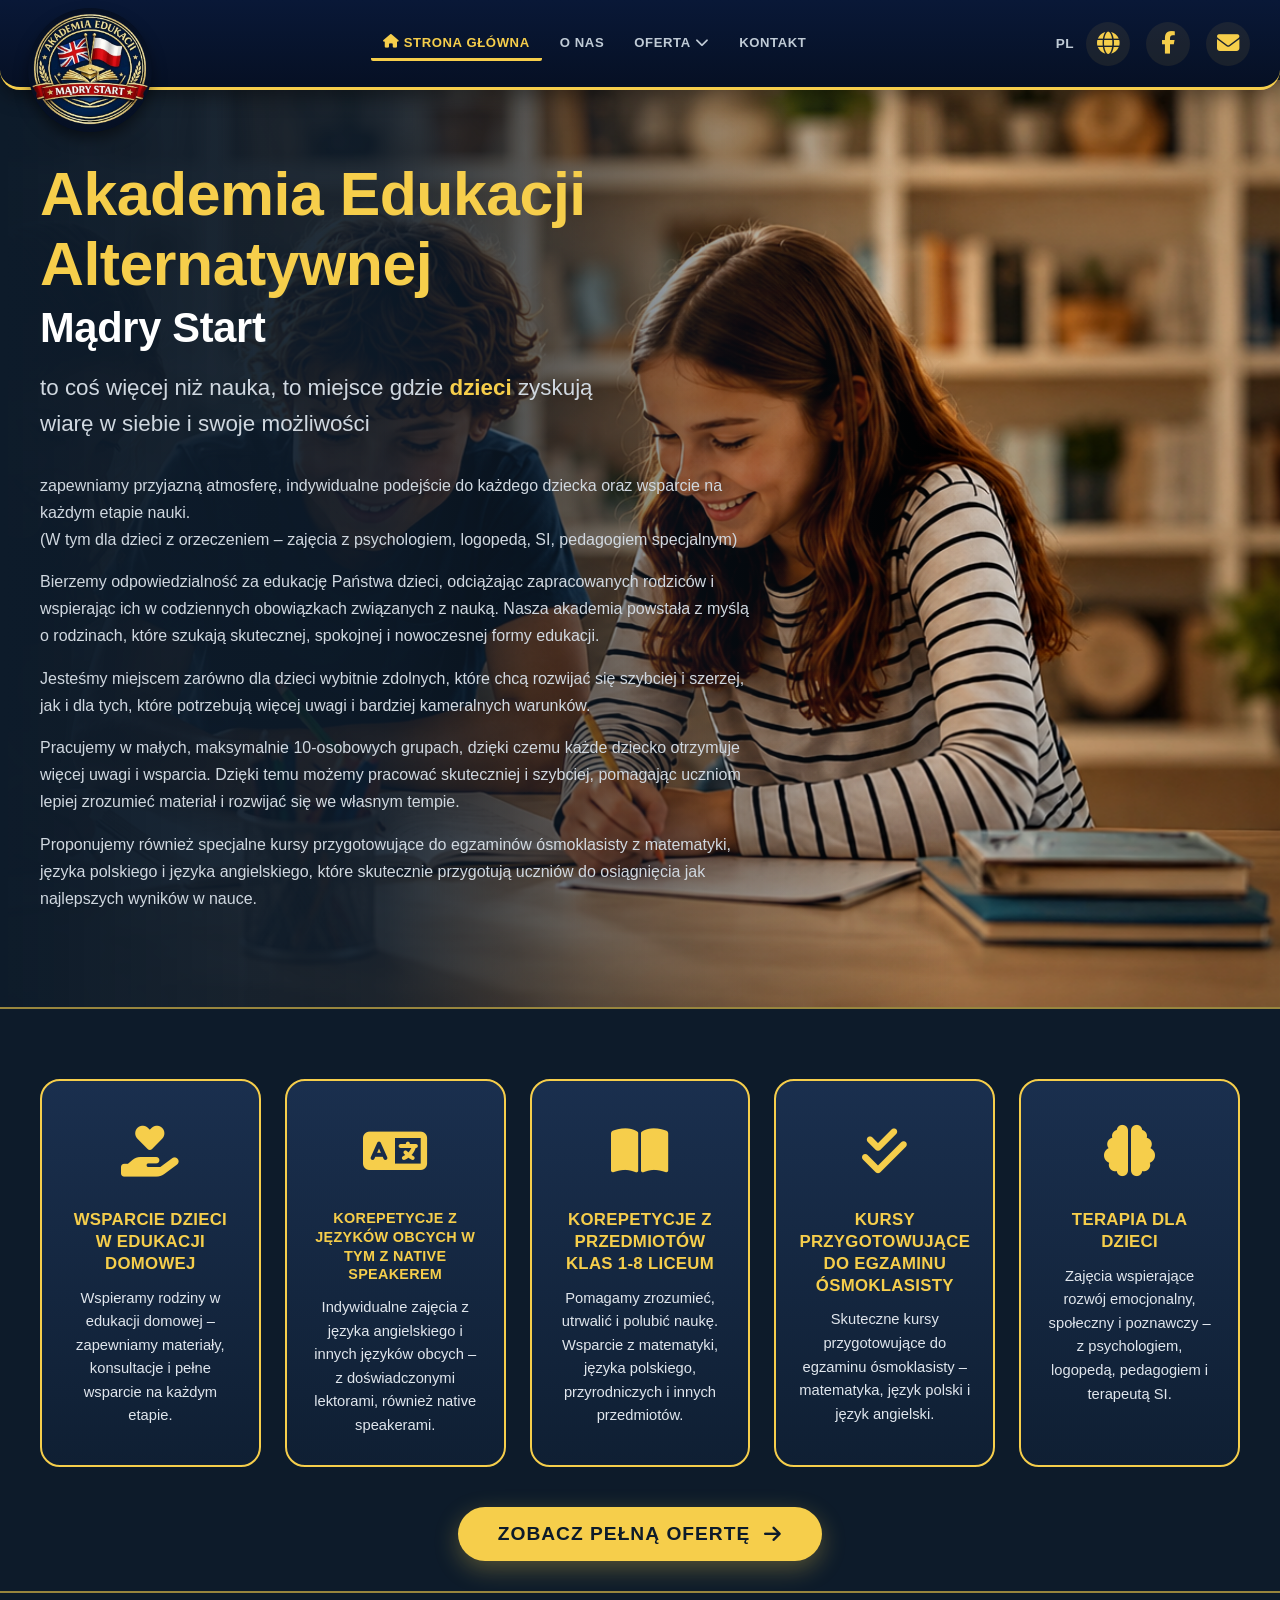
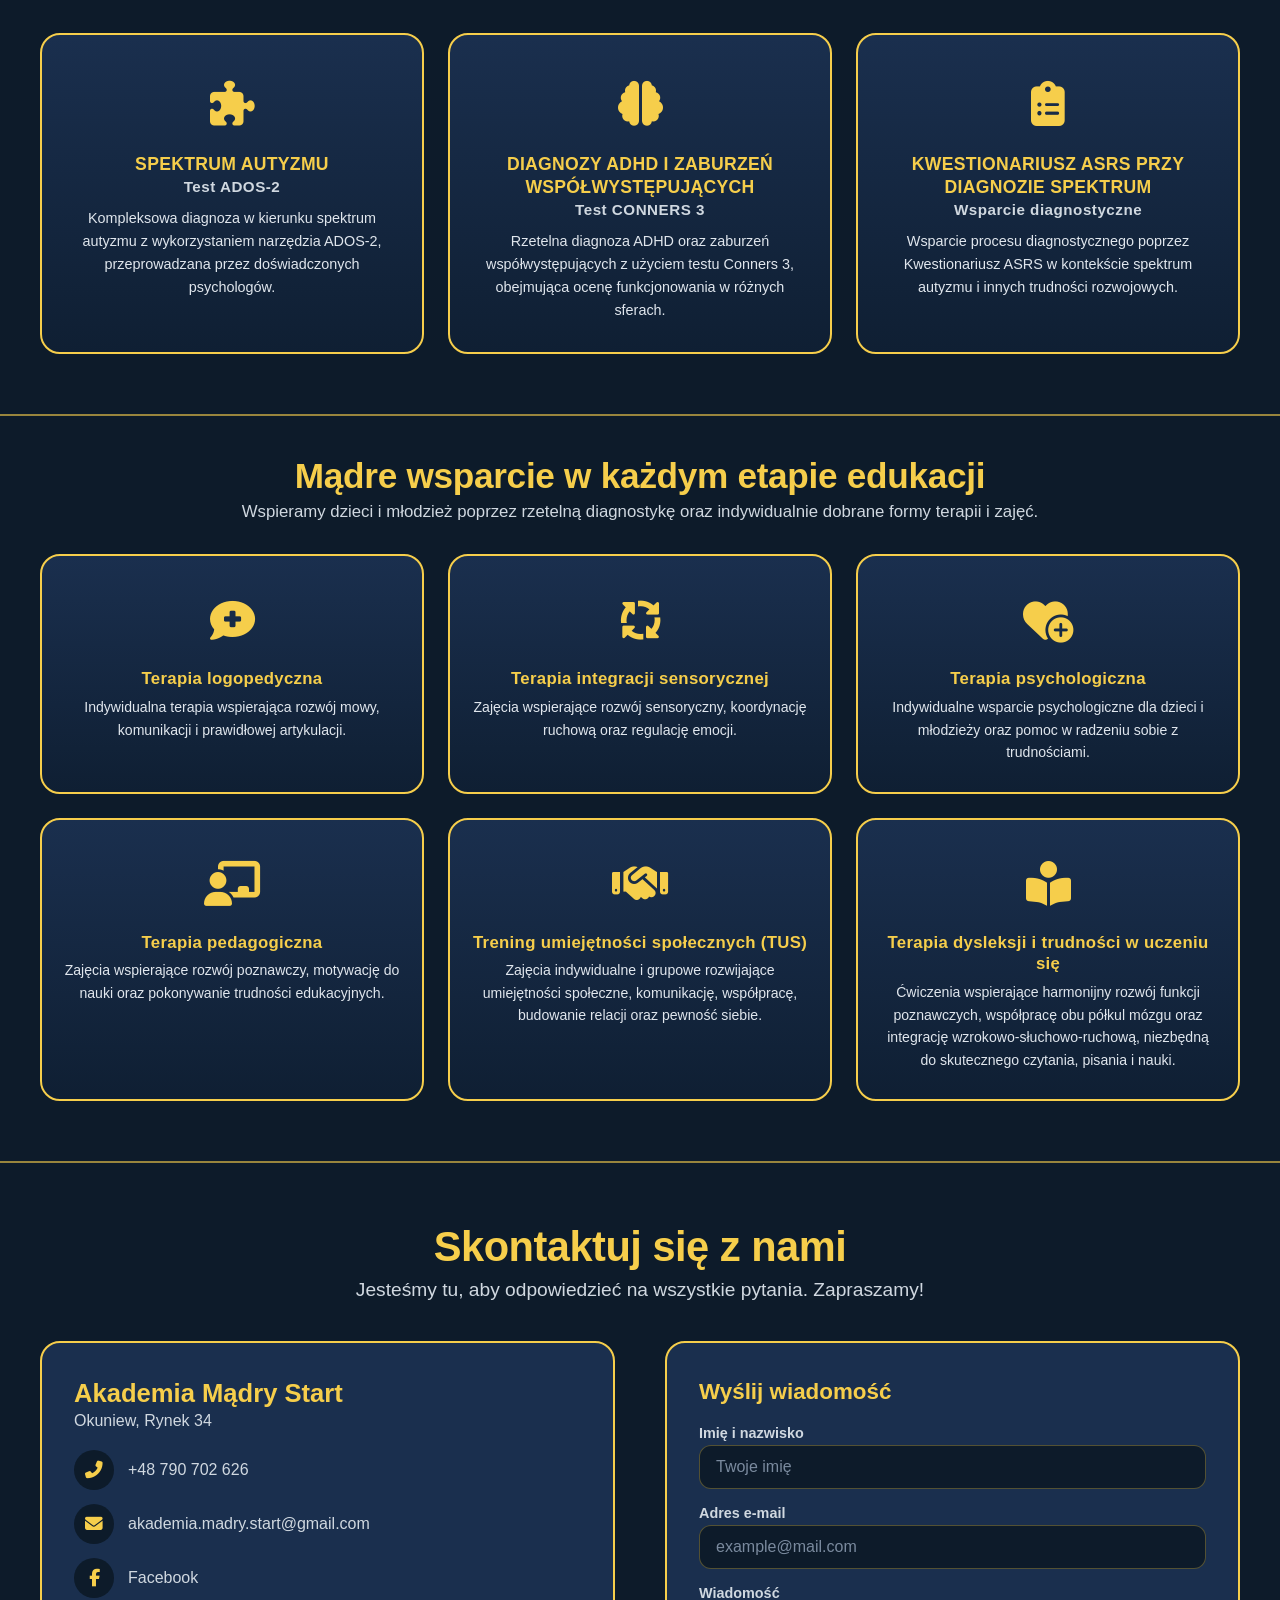
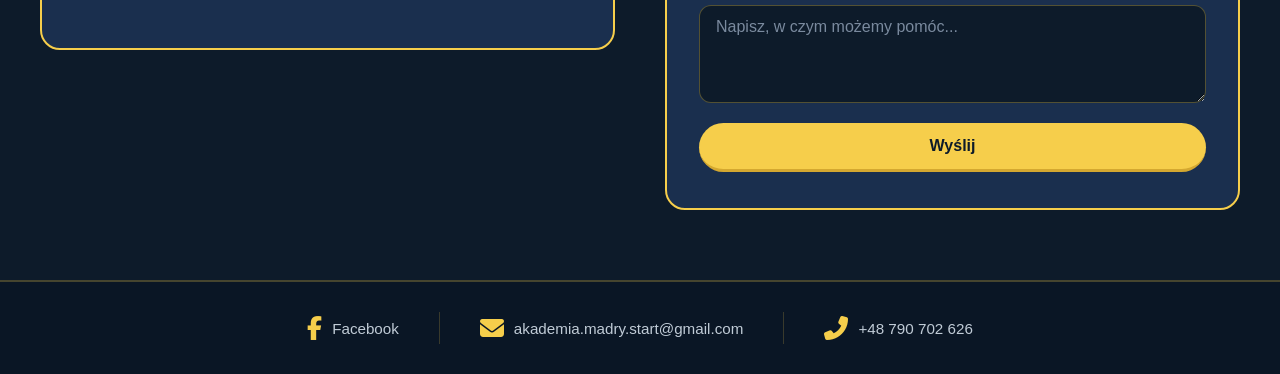
==== commit eee94aba: "Add files via upload" ====
--- a/index.html
+++ b/index.html
@@ -67,8 +67,8 @@
             </p>
             <div class="hero-full-text">
                 <p data-translate="about_short">
-                    Zapewniamy przyjazną atmosferę, indywidualne podejście do każdego dziecka oraz wsparcie na każdym etapie nauki.<br>
-                    <span class="highlight" data-translate="about_orzeczenie">(W tym dla dzieci z orzeczeniem – zajęcia z psychologiem, logopedą, SI, pedagogiem specjalnym)</span>
+                    zapewniamy przyjazną atmosferę, indywidualne podejście do każdego dziecka oraz wsparcie na każdym etapie nauki.<br>
+                    <span class="hero_highlight" data-translate="about_orzeczenie">(W tym dla dzieci z orzeczeniem – zajęcia z psychologiem, logopedą, SI, pedagogiem specjalnym)</span>
                 </p>
                 <p data-translate="about_p1">Bierzemy odpowiedzialność za edukację Państwa dzieci, odciążając zapracowanych rodziców i wspierając ich w codziennych obowiązkach związanych z nauką. Nasza akademia powstała z myślą o rodzinach, które szukają skutecznej, spokojnej i nowoczesnej formy edukacji.</p>
                 <p data-translate="about_p2">Jesteśmy miejscem zarówno dla dzieci wybitnie zdolnych, które chcą rozwijać się szybciej i szerzej, jak i dla tych, które potrzebują więcej uwagi i bardziej kameralnych warunków.</p>
@@ -208,10 +208,11 @@
                 </div>
                 <div class="contact-form">
                     <h4 data-translate="form_title">Wyślij wiadomość</h4>
-                    <form id="contactForm" action="https://formsubmit.co/silvertost@gmail.com" method="POST">
+                    <form id="contactForm" action="https://formsubmit.co/akademia.madry.start@gmail.com" method="POST">
                         <input type="hidden" name="_captcha" value="false">
                         <input type="hidden" name="_template" value="table">
                         <input type="hidden" name="_subject" value="Nowa wiadomość z formularza Mądry Start">
+                        <input type="text" name="_honey" style="display:none">
                         <div class="form-group">
                             <label for="contactName" data-translate="form_name">Imię i nazwisko</label>
                             <input type="text" id="contactName" name="name" placeholder="Twoje imię" data-translate-placeholder="form_name_placeholder" required />
